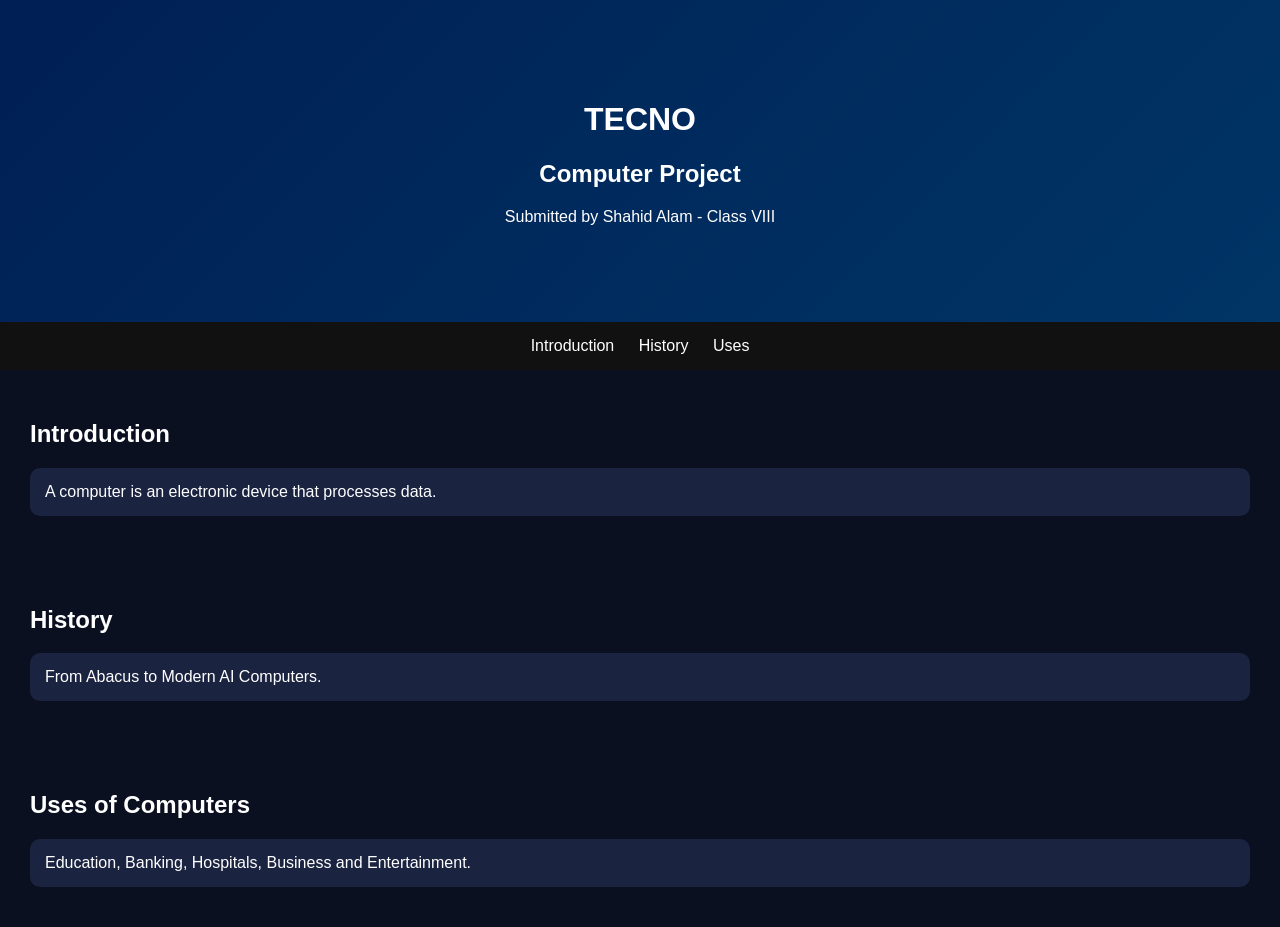
==== index.html @ a39b5e0b "Update and rename Index.html to index.html" ====
<!DOCTYPE html>
<html lang="en">
<head>
<meta charset="UTF-8">
<meta name="viewport" content="width=device-width, initial-scale=1.0">
<title>TECNO - Computer Project</title>
<style>
body{font-family:Arial,sans-serif;background:#0b1020;color:white;margin:0}
header{padding:80px 20px;text-align:center;background:linear-gradient(135deg,#001f54,#003566)}
nav{padding:15px;text-align:center;background:#111}
nav a{color:white;margin:10px;text-decoration:none}
section{padding:30px}
.card{background:#1a2340;padding:15px;border-radius:10px;margin:10px 0}
</style>
</head>
<body>
<header>
<h1>TECNO</h1>
<h2>Computer Project</h2>
<p>Submitted by Shahid Alam - Class VIII</p>
</header>
<nav>
<a href="#intro">Introduction</a>
<a href="#history">History</a>
<a href="#uses">Uses</a>
</nav>
<section id="intro">
<h2>Introduction</h2>
<div class="card">A computer is an electronic device that processes data.</div>
</section>
<section id="history">
<h2>History</h2>
<div class="card">From Abacus to Modern AI Computers.</div>
</section>
<section id="uses">
<h2>Uses of Computers</h2>
<div class="card">Education, Banking, Hospitals, Business and Entertainment.</div>
</section>
</body>
</html>
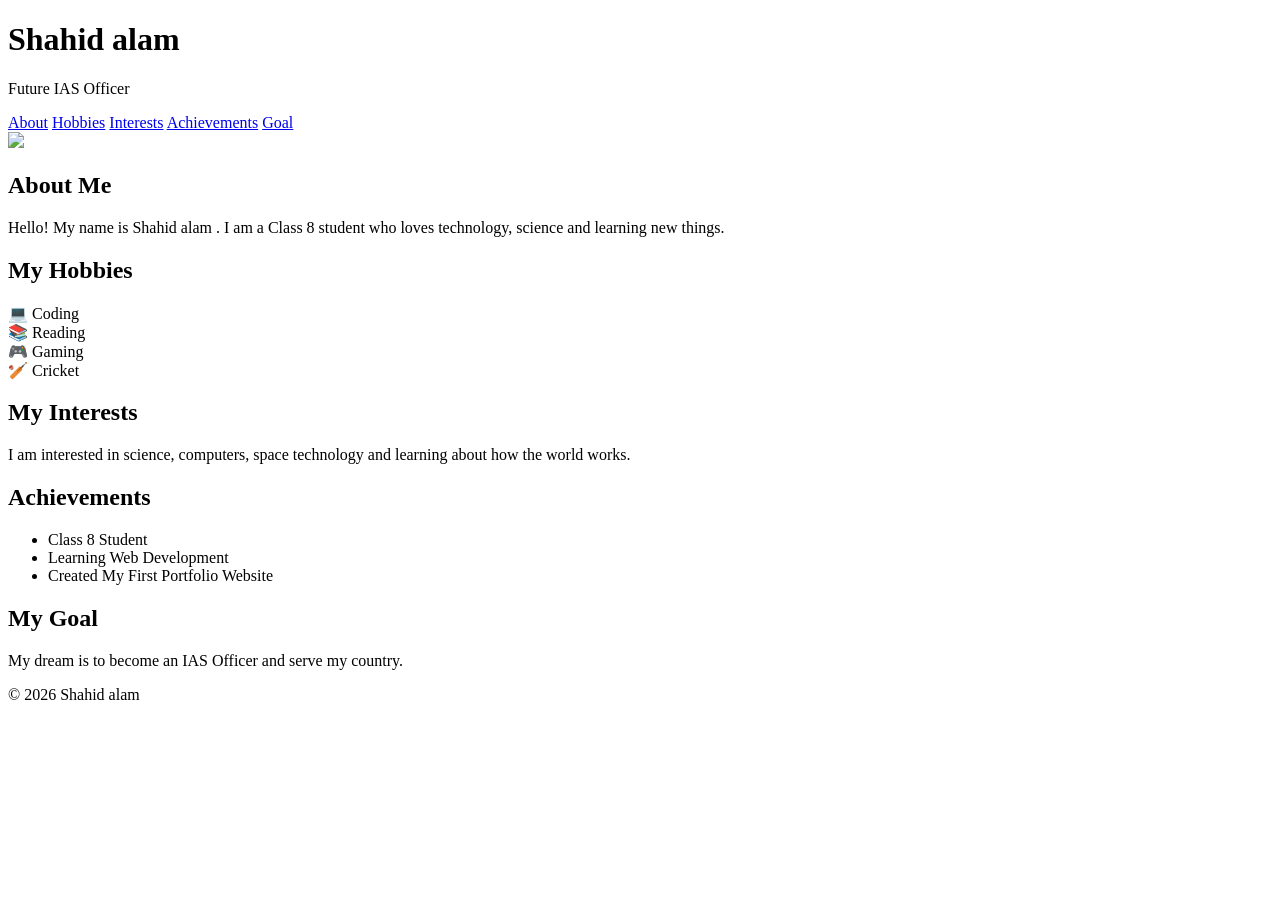
==== commit 42a5a899: "Add files via upload" ====
--- a/index.html
+++ b/index.html
@@ -3,38 +3,86 @@
 <head>
 <meta charset="UTF-8">
 <meta name="viewport" content="width=device-width, initial-scale=1.0">
-<title>TECNO - Computer Project</title>
-<style>
-body{font-family:Arial,sans-serif;background:#0b1020;color:white;margin:0}
-header{padding:80px 20px;text-align:center;background:linear-gradient(135deg,#001f54,#003566)}
-nav{padding:15px;text-align:center;background:#111}
-nav a{color:white;margin:10px;text-decoration:none}
-section{padding:30px}
-.card{background:#1a2340;padding:15px;border-radius:10px;margin:10px 0}
-</style>
+<title>Divyanshu Prakash Portfolio</title>
+
+<link rel="stylesheet" href="style.css">
+
 </head>
+
 <body>
+
 <header>
-<h1>TECNO</h1>
-<h2>Computer Project</h2>
-<p>Submitted by Shahid Alam - Class VIII</p>
+<h1>Shahid alam</h1>
+<p>Future IAS Officer</p>
 </header>
+
 <nav>
-<a href="#intro">Introduction</a>
-<a href="#history">History</a>
-<a href="#uses">Uses</a>
+<a href="#about">About</a>
+<a href="#hobbies">Hobbies</a>
+<a href="#interests">Interests</a>
+<a href="#achievements">Achievements</a>
+<a href="#goal">Goal</a>
 </nav>
-<section id="intro">
-<h2>Introduction</h2>
-<div class="card">A computer is an electronic device that processes data.</div>
+
+<section id="about">
+
+<img src="profile.jpg" class="profile">
+
+<h2>About Me</h2>
+
+<p>Hello! My name is Shahid alam .  
+I am a Class 8 student who loves technology, science and learning new things.</p>
+
 </section>
-<section id="history">
-<h2>History</h2>
-<div class="card">From Abacus to Modern AI Computers.</div>
+
+<section id="hobbies">
+
+<h2>My Hobbies</h2>
+
+<div class="cards">
+
+<div class="card">💻 Coding</div>
+<div class="card">📚 Reading</div>
+<div class="card">🎮 Gaming</div>
+<div class="card">🏏 Cricket</div>
+
+</div>
+
 </section>
-<section id="uses">
-<h2>Uses of Computers</h2>
-<div class="card">Education, Banking, Hospitals, Business and Entertainment.</div>
+
+<section id="interests">
+
+<h2>My Interests</h2>
+
+<p>I am interested in science, computers, space technology and learning about how the world works.</p>
+
 </section>
+
+<section id="achievements">
+
+<h2>Achievements</h2>
+
+<ul>
+<li>Class 8 Student</li>
+<li>Learning Web Development</li>
+<li>Created My First Portfolio Website</li>
+</ul>
+
+</section>
+
+<section id="goal">
+
+<h2>My Goal</h2>
+
+<p>My dream is to become an IAS Officer and serve my country.</p>
+
+</section>
+
+<footer>
+
+<p>© 2026 Shahid alam</p>
+
+</footer>
+
 </body>
-</html>
+</html>
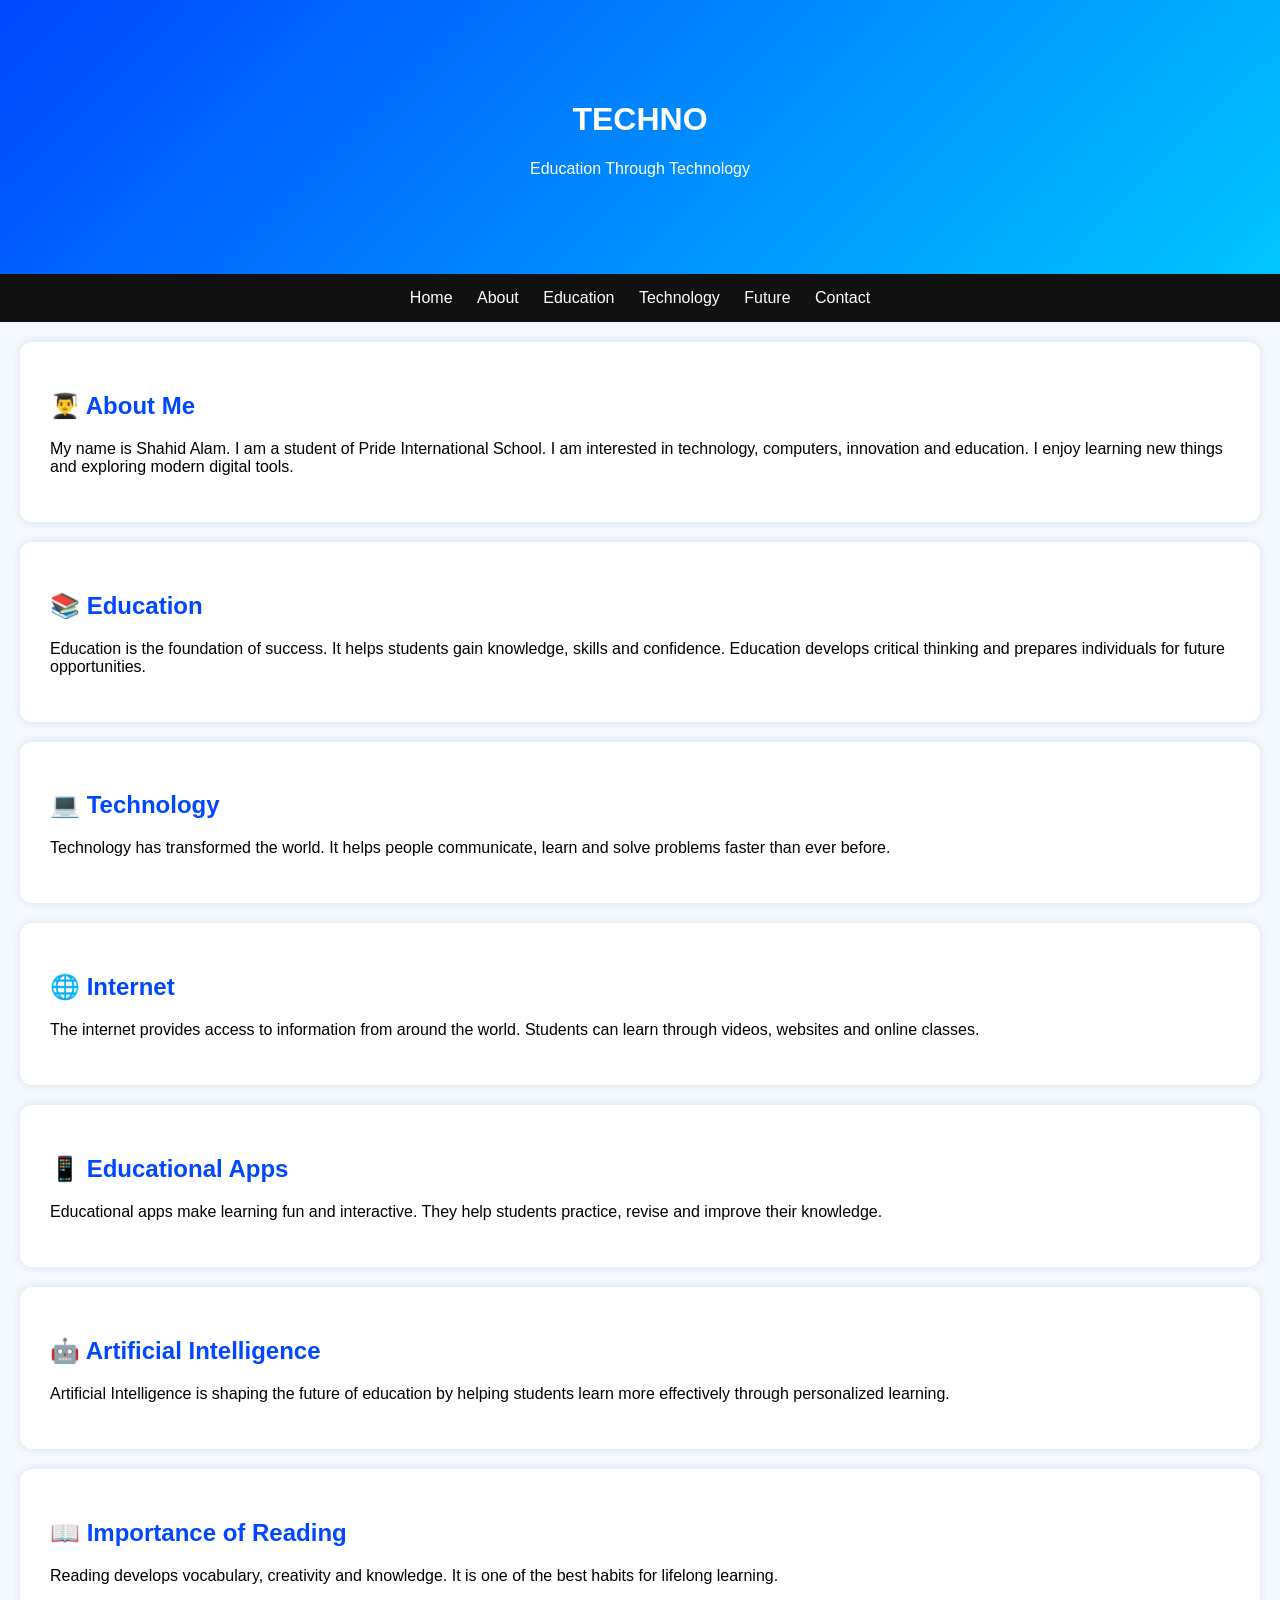
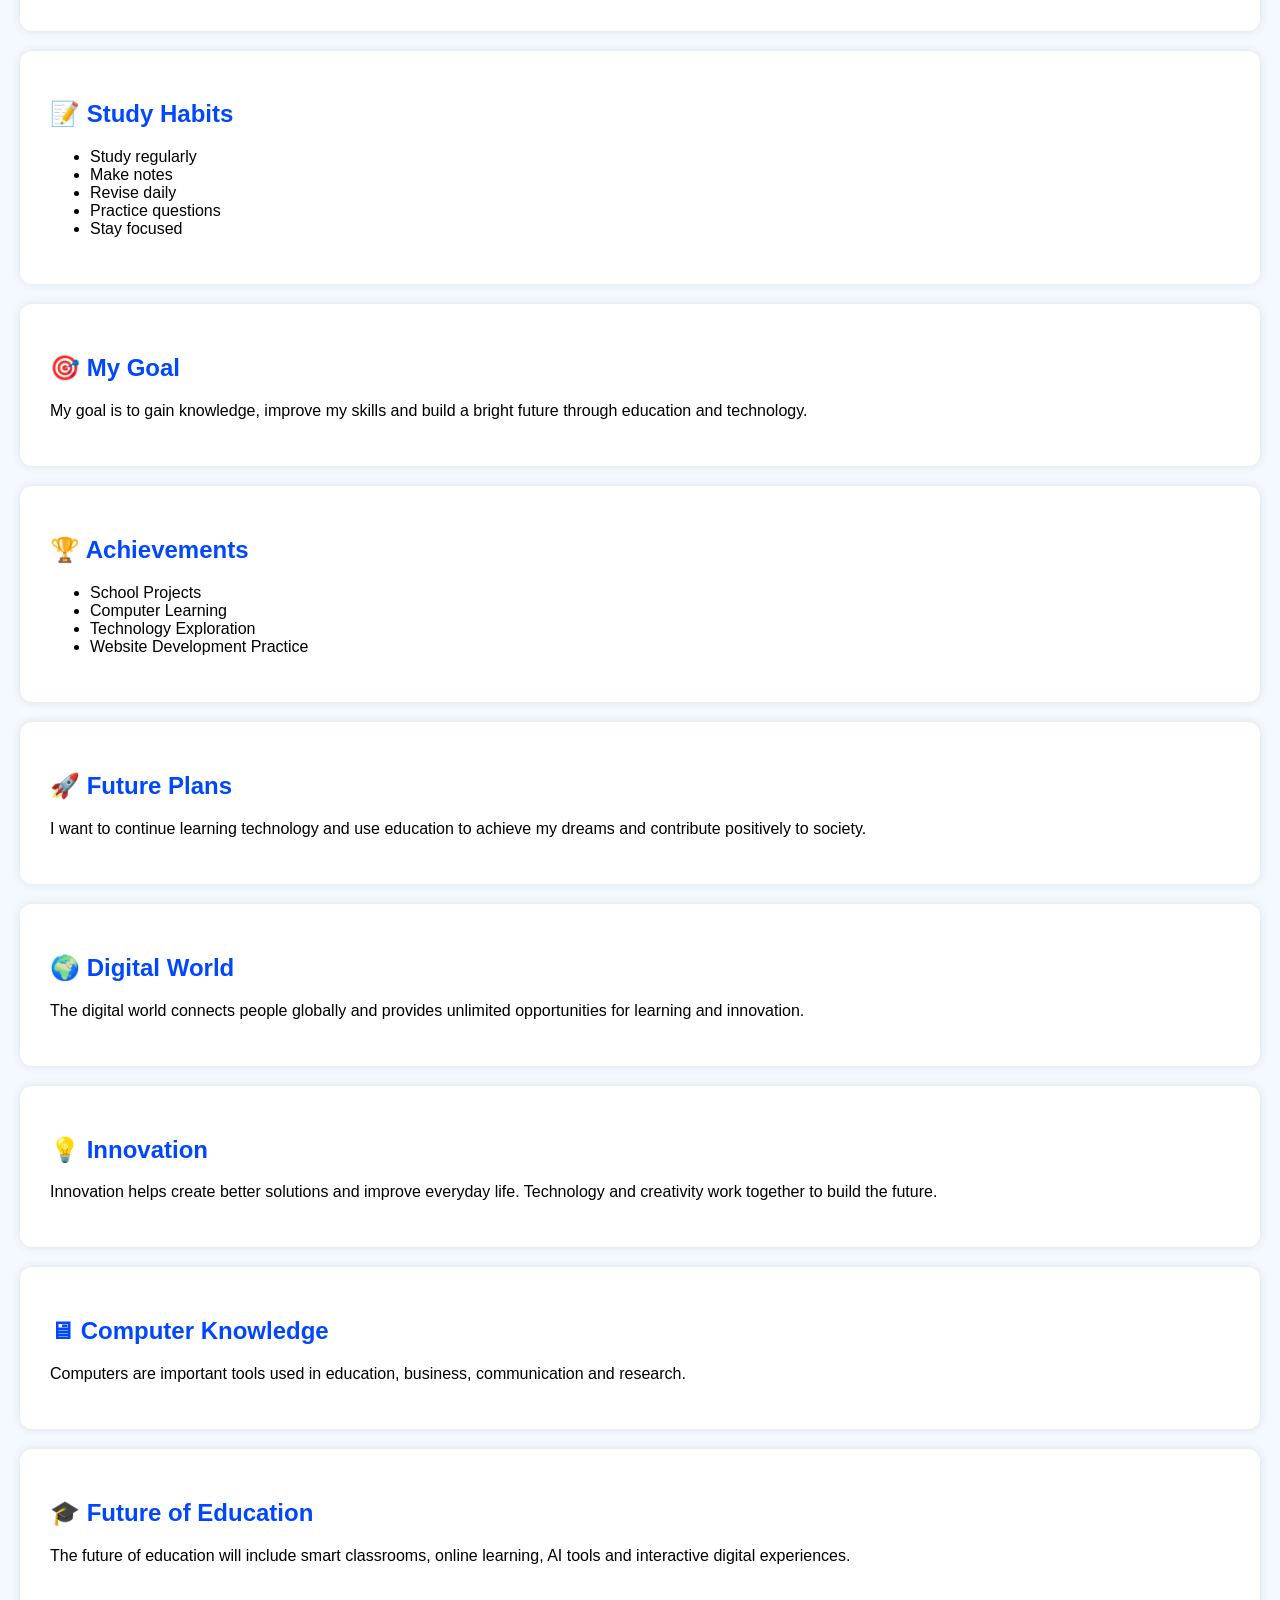
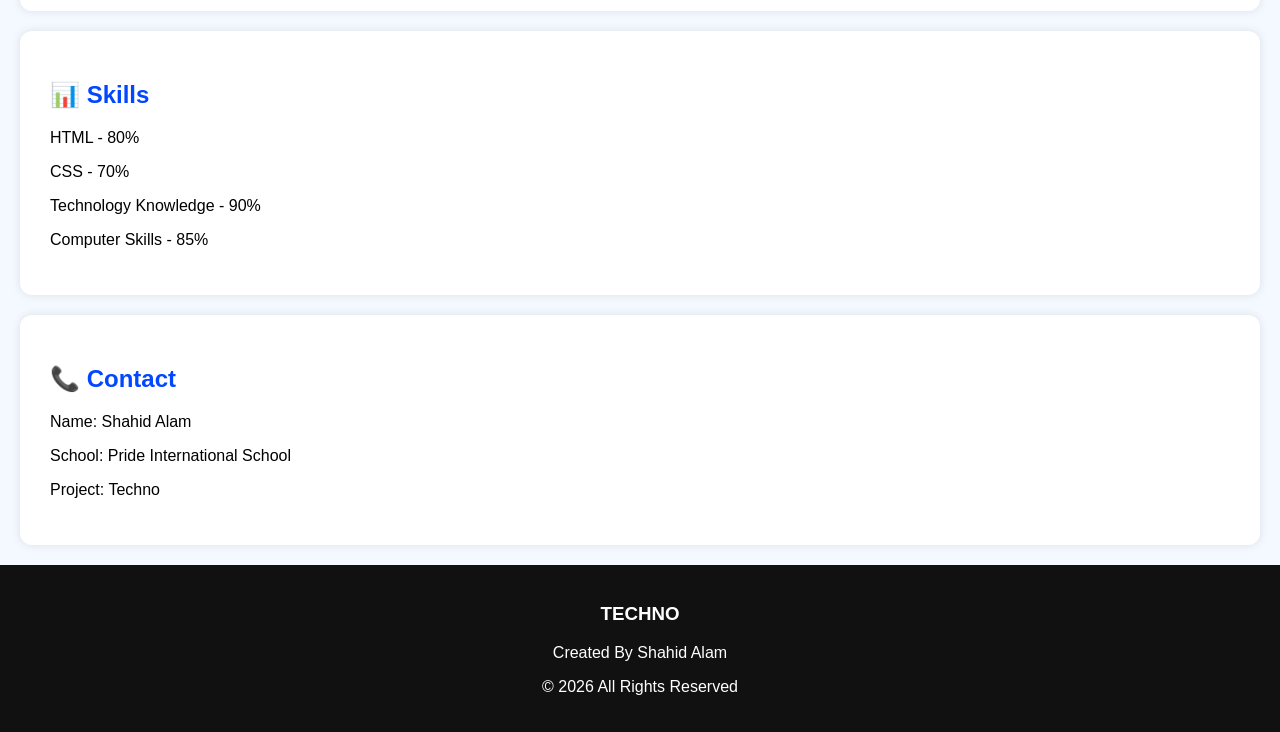
==== commit 30ee92d2: "Add files via upload" ====
--- a/index.html
+++ b/index.html
@@ -1,88 +1,219 @@
-<!DOCTYPE html>
-<html lang="en">
-<head>
-<meta charset="UTF-8">
-<meta name="viewport" content="width=device-width, initial-scale=1.0">
-<title>Divyanshu Prakash Portfolio</title>
-
-<link rel="stylesheet" href="style.css">
-
-</head>
-
-<body>
-
-<header>
-<h1>Shahid alam</h1>
-<p>Future IAS Officer</p>
-</header>
-
-<nav>
-<a href="#about">About</a>
-<a href="#hobbies">Hobbies</a>
-<a href="#interests">Interests</a>
-<a href="#achievements">Achievements</a>
-<a href="#goal">Goal</a>
-</nav>
-
-<section id="about">
-
-<img src="profile.jpg" class="profile">
-
-<h2>About Me</h2>
-
-<p>Hello! My name is Shahid alam .  
-I am a Class 8 student who loves technology, science and learning new things.</p>
-
-</section>
-
-<section id="hobbies">
-
-<h2>My Hobbies</h2>
-
-<div class="cards">
-
-<div class="card">💻 Coding</div>
-<div class="card">📚 Reading</div>
-<div class="card">🎮 Gaming</div>
-<div class="card">🏏 Cricket</div>
-
-</div>
-
-</section>
-
-<section id="interests">
-
-<h2>My Interests</h2>
-
-<p>I am interested in science, computers, space technology and learning about how the world works.</p>
-
-</section>
-
-<section id="achievements">
-
-<h2>Achievements</h2>
-
-<ul>
-<li>Class 8 Student</li>
-<li>Learning Web Development</li>
-<li>Created My First Portfolio Website</li>
-</ul>
-
-</section>
-
-<section id="goal">
-
-<h2>My Goal</h2>
-
-<p>My dream is to become an IAS Officer and serve my country.</p>
-
-</section>
-
-<footer>
-
-<p>© 2026 Shahid alam</p>
-
-</footer>
-
-</body>
+<!DOCTYPE html>
+<html lang="en">
+<head>
+<meta charset="UTF-8">
+<meta name="viewport" content="width=device-width, initial-scale=1.0">
+<title>Techno - Education & Technology</title>
+
+<style>
+body{
+margin:0;
+font-family:Arial,sans-serif;
+background:#f4f8ff;
+}
+
+header{
+background:linear-gradient(135deg,#0047ff,#00c6ff);
+color:white;
+text-align:center;
+padding:80px 20px;
+}
+
+nav{
+background:#111;
+padding:15px;
+text-align:center;
+}
+
+nav a{
+color:white;
+text-decoration:none;
+margin:10px;
+}
+
+section{
+padding:30px;
+margin:20px;
+background:white;
+border-radius:12px;
+box-shadow:0 0 10px rgba(0,0,0,.1);
+}
+
+h2{
+color:#0047ff;
+}
+
+footer{
+background:#111;
+color:white;
+text-align:center;
+padding:20px;
+}
+</style>
+</head>
+<body>
+
+<header>
+<h1>TECHNO</h1>
+<p>Education Through Technology</p>
+</header>
+
+<nav>
+<a href="#">Home</a>
+<a href="#">About</a>
+<a href="#">Education</a>
+<a href="#">Technology</a>
+<a href="#">Future</a>
+<a href="#">Contact</a>
+</nav>
+
+<section>
+<h2>👨‍🎓 About Me</h2>
+<p>
+My name is Shahid Alam. I am a student of Pride International School.
+I am interested in technology, computers, innovation and education.
+I enjoy learning new things and exploring modern digital tools.
+</p>
+</section>
+
+<section>
+<h2>📚 Education</h2>
+<p>
+Education is the foundation of success. It helps students gain
+knowledge, skills and confidence. Education develops critical thinking
+and prepares individuals for future opportunities.
+</p>
+</section>
+
+<section>
+<h2>💻 Technology</h2>
+<p>
+Technology has transformed the world. It helps people communicate,
+learn and solve problems faster than ever before.
+</p>
+</section>
+
+<section>
+<h2>🌐 Internet</h2>
+<p>
+The internet provides access to information from around the world.
+Students can learn through videos, websites and online classes.
+</p>
+</section>
+
+<section>
+<h2>📱 Educational Apps</h2>
+<p>
+Educational apps make learning fun and interactive. They help students
+practice, revise and improve their knowledge.
+</p>
+</section>
+
+<section>
+<h2>🤖 Artificial Intelligence</h2>
+<p>
+Artificial Intelligence is shaping the future of education by helping
+students learn more effectively through personalized learning.
+</p>
+</section>
+
+<section>
+<h2>📖 Importance of Reading</h2>
+<p>
+Reading develops vocabulary, creativity and knowledge. It is one of
+the best habits for lifelong learning.
+</p>
+</section>
+
+<section>
+<h2>📝 Study Habits</h2>
+<ul>
+<li>Study regularly</li>
+<li>Make notes</li>
+<li>Revise daily</li>
+<li>Practice questions</li>
+<li>Stay focused</li>
+</ul>
+</section>
+
+<section>
+<h2>🎯 My Goal</h2>
+<p>
+My goal is to gain knowledge, improve my skills and build a bright
+future through education and technology.
+</p>
+</section>
+
+<section>
+<h2>🏆 Achievements</h2>
+<ul>
+<li>School Projects</li>
+<li>Computer Learning</li>
+<li>Technology Exploration</li>
+<li>Website Development Practice</li>
+</ul>
+</section>
+
+<section>
+<h2>🚀 Future Plans</h2>
+<p>
+I want to continue learning technology and use education to achieve
+my dreams and contribute positively to society.
+</p>
+</section>
+
+<section>
+<h2>🌍 Digital World</h2>
+<p>
+The digital world connects people globally and provides unlimited
+opportunities for learning and innovation.
+</p>
+</section>
+
+<section>
+<h2>💡 Innovation</h2>
+<p>
+Innovation helps create better solutions and improve everyday life.
+Technology and creativity work together to build the future.
+</p>
+</section>
+
+<section>
+<h2>🖥 Computer Knowledge</h2>
+<p>
+Computers are important tools used in education, business,
+communication and research.
+</p>
+</section>
+
+<section>
+<h2>🎓 Future of Education</h2>
+<p>
+The future of education will include smart classrooms, online learning,
+AI tools and interactive digital experiences.
+</p>
+</section>
+
+<section>
+<h2>📊 Skills</h2>
+<p>HTML - 80%</p>
+<p>CSS - 70%</p>
+<p>Technology Knowledge - 90%</p>
+<p>Computer Skills - 85%</p>
+</section>
+
+<section>
+<h2>📞 Contact</h2>
+<p>Name: Shahid Alam</p>
+<p>School: Pride International School</p>
+<p>Project: Techno</p>
+</section>
+
+<footer>
+<h3>TECHNO</h3>
+<p>Created By Shahid Alam</p>
+<p>© 2026 All Rights Reserved</p>
+</footer>
+
+</body>
 </html>
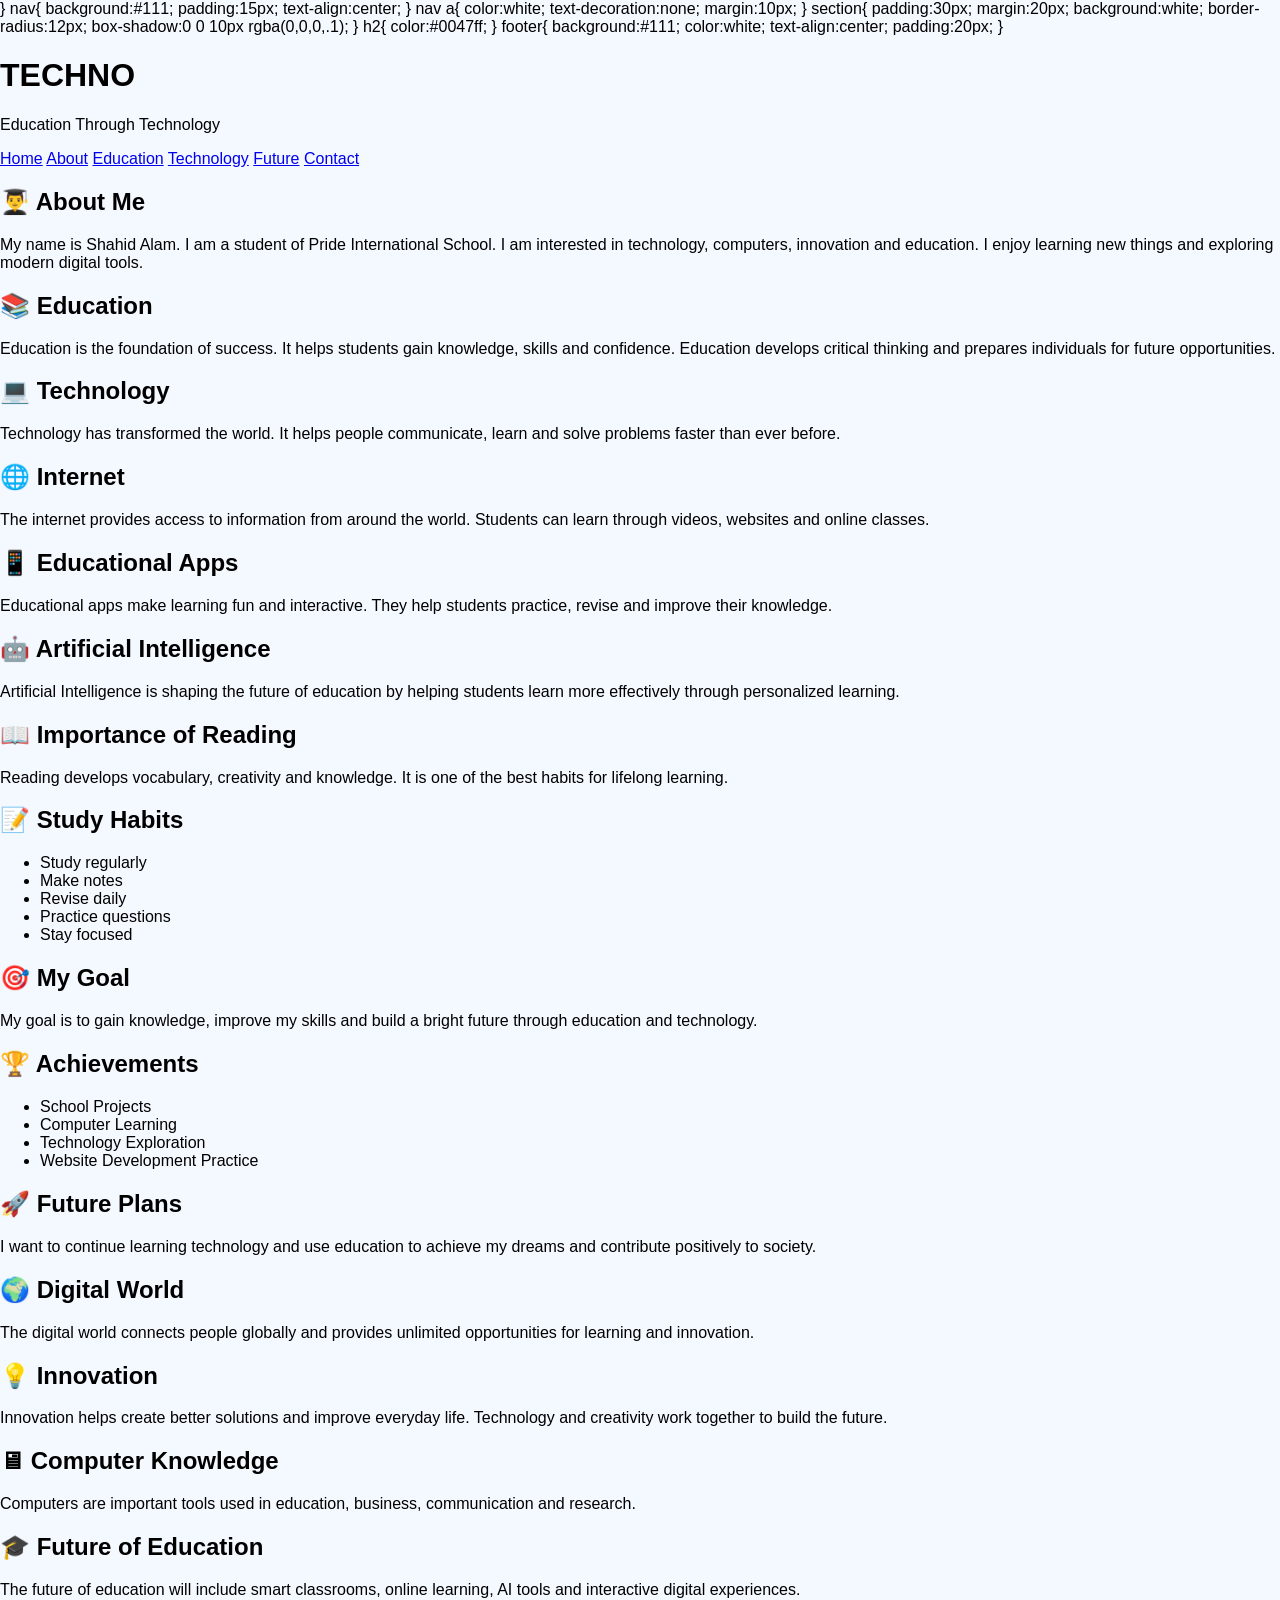
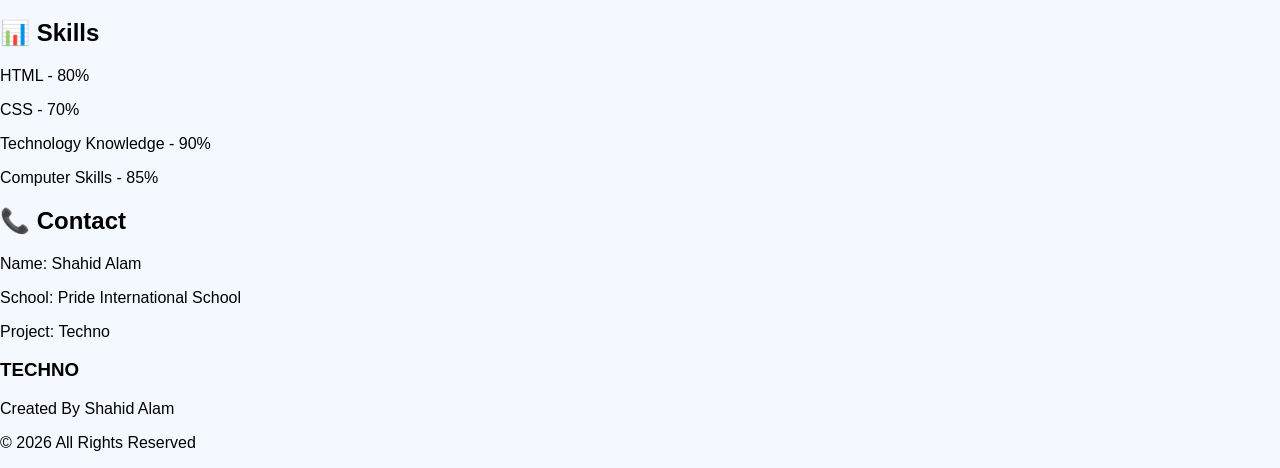
==== commit 9d4611a6: "Add files via upload" ====
--- a/index.html
+++ b/index.html
@@ -10,13 +10,15 @@
 margin:0;
 font-family:Arial,sans-serif;
 background:#f4f8ff;
-}
-
-header{
-background:linear-gradient(135deg,#0047ff,#00c6ff);
-color:white;
-text-align:center;
-padding:80px 20px;
+<style>
+body{
+    background-image: url('rocket.jpg');
+    background-size: cover;
+    background-position: center;
+    background-repeat: no-repeat;
+    background-attachment: fixed;
+}
+</style>
 }
 
 nav{
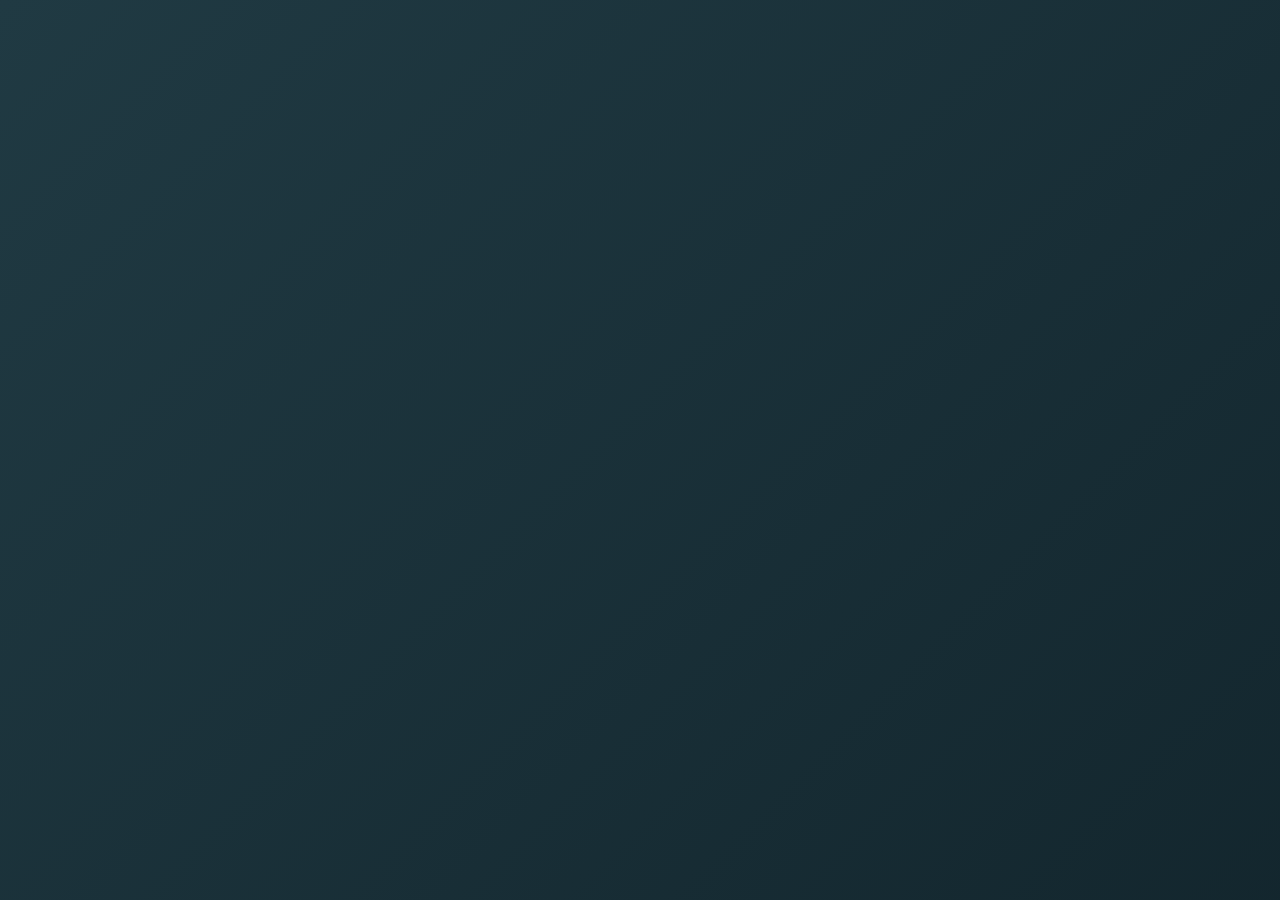
==== commit db6c4a2a: "Add files via upload" ====
--- a/index.html
+++ b/index.html
@@ -1,221 +1,117 @@
 <!DOCTYPE html>
 <html lang="en">
 <head>
-<meta charset="UTF-8">
-<meta name="viewport" content="width=device-width, initial-scale=1.0">
-<title>Techno - Education & Technology</title>
+    <meta charset="UTF-8">
+    <meta name="viewport" content="width=device-width, initial-scale=1.0">
+    <title>Techno | Education Through Technology</title>
+    <style>
+        /* Modern Background & Base Styling */
+        * {
+            margin: 0;
+            padding: 0;
+            box-sizing: border-box;
+            font-family: 'Segoe UI', Tahoma, Geneva, Verdana, sans-serif;
+        }
 
-<style>
-body{
-margin:0;
-font-family:Arial,sans-serif;
-background:#f4f8ff;
-<style>
-body{
-    background-image: url('rocket.jpg');
-    background-size: cover;
-    background-position: center;
-    background-repeat: no-repeat;
-    background-attachment: fixed;
-}
-</style>
-}
+        body {
+            /* Moving Gradient Background */
+            background: linear-gradient(-45deg, #1e3c72, #2a5298, #0f2027, #203a43);
+            background-size: 400% 400%;
+            animation: gradientAnimation 15s ease infinite;
+            color: #fff;
+            line-height: 1.6;
+            min-height: 100vh;
+        }
 
-nav{
-background:#111;
-padding:15px;
-text-align:center;
-}
+        /* Background Animation Effect */
+        @keyframes gradientAnimation {
+            0% { background-position: 0% 50%; }
+            50% { background-position: 100% 50%; }
+            100% { background-position: 0% 50%; }
+        }
 
-nav a{
-color:white;
-text-decoration:none;
-margin:10px;
-}
+        header {
+            text-align: center;
+            padding: 50px 20px 30px 20px;
+        }
 
-section{
-padding:30px;
-margin:20px;
-background:white;
-border-radius:12px;
-box-shadow:0 0 10px rgba(0,0,0,.1);
-}
+        header h1 {
+            font-size: 3rem;
+            margin-bottom: 10px;
+            text-shadow: 2px 2px 4px rgba(0,0,0,0.3);
+        }
 
-h2{
-color:#0047ff;
-}
+        header p {
+            font-size: 1.3rem;
+            opacity: 0.9;
+            letter-spacing: 1px;
+        }
 
-footer{
-background:#111;
-color:white;
-text-align:center;
-padding:20px;
-}
-</style>
-</head>
-<body>
+        .container {
+            max-width: 900px;
+            margin: 20px auto;
+            padding: 0 20px 60px 20px;
+        }
 
-<header>
-<h1>TECHNO</h1>
-<p>Education Through Technology</p>
-</header>
+        /* Glassmorphism Effect for Sections */
+        section {
+            background: rgba(255, 255, 255, 0.1);
+            backdrop-filter: blur(10px);
+            -webkit-backdrop-filter: blur(10px);
+            border: 1px solid rgba(255, 255, 255, 0.15);
+            padding: 30px;
+            margin-bottom: 25px;
+            border-radius: 16px;
+            box-shadow: 0 8px 32px 0 rgba(0, 0, 0, 0.2);
+            transition: transform 0.3s ease, box-shadow 0.3s ease;
+        }
 
-<nav>
-<a href="#">Home</a>
-<a href="#">About</a>
-<a href="#">Education</a>
-<a href="#">Technology</a>
-<a href="#">Future</a>
-<a href="#">Contact</a>
-</nav>
+        /* Hover effect on cards */
+        section:hover {
+            transform: translateY(-5px);
+            box-shadow: 0 12px 40px 0 rgba(0, 0, 0, 0.3);
+            border: 1px solid rgba(255, 255, 255, 0.25);
+        }
 
-<section>
-<h2>👨‍🎓 About Me</h2>
-<p>
-My name is Shahid Alam. I am a student of Pride International School.
-I am interested in technology, computers, innovation and education.
-I enjoy learning new things and exploring modern digital tools.
-</p>
-</section>
+        h2 {
+            color: #00d2ff;
+            margin-bottom: 15px;
+            border-bottom: 1px solid rgba(255, 255, 255, 0.2);
+            padding-bottom: 8px;
+            font-size: 1.5rem;
+        }
 
-<section>
-<h2>📚 Education</h2>
-<p>
-Education is the foundation of success. It helps students gain
-knowledge, skills and confidence. Education develops critical thinking
-and prepares individuals for future opportunities.
-</p>
-</section>
+        p {
+            color: #e0e6ed;
+            font-size: 1.05rem;
+        }
 
-<section>
-<h2>💻 Technology</h2>
-<p>
-Technology has transformed the world. It helps people communicate,
-learn and solve problems faster than ever before.
-</p>
-</section>
+        ul {
+            list-style-type: none;
+        }
 
-<section>
-<h2>🌐 Internet</h2>
-<p>
-The internet provides access to information from around the world.
-Students can learn through videos, websites and online classes.
-</p>
-</section>
+        ul li {
+            margin-bottom: 12px;
+            position: relative;
+            padding-left: 30px;
+            color: #e0e6ed;
+        }
 
-<section>
-<h2>📱 Educational Apps</h2>
-<p>
-Educational apps make learning fun and interactive. They help students
-practice, revise and improve their knowledge.
-</p>
-</section>
+        ul li::before {
+            content: "✦";
+            position: absolute;
+            left: 5px;
+            color: #00d2ff;
+            font-weight: bold;
+        }
 
-<section>
-<h2>🤖 Artificial Intelligence</h2>
-<p>
-Artificial Intelligence is shaping the future of education by helping
-students learn more effectively through personalized learning.
-</p>
-</section>
+        .tech-list li::before { content: "💻"; }
+        .future-list li::before { content: "🚀"; }
 
-<section>
-<h2>📖 Importance of Reading</h2>
-<p>
-Reading develops vocabulary, creativity and knowledge. It is one of
-the best habits for lifelong learning.
-</p>
-</section>
+        /* Highlighted Student Info Card */
+        .student-info {
+            background: rgba(0, 210, 255, 0.1);
+            border-left: 5px solid #00d2ff;
+        }
 
-<section>
-<h2>📝 Study Habits</h2>
-<ul>
-<li>Study regularly</li>
-<li>Make notes</li>
-<li>Revise daily</li>
-<li>Practice questions</li>
-<li>Stay focused</li>
-</ul>
-</section>
-
-<section>
-<h2>🎯 My Goal</h2>
-<p>
-My goal is to gain knowledge, improve my skills and build a bright
-future through education and technology.
-</p>
-</section>
-
-<section>
-<h2>🏆 Achievements</h2>
-<ul>
-<li>School Projects</li>
-<li>Computer Learning</li>
-<li>Technology Exploration</li>
-<li>Website Development Practice</li>
-</ul>
-</section>
-
-<section>
-<h2>🚀 Future Plans</h2>
-<p>
-I want to continue learning technology and use education to achieve
-my dreams and contribute positively to society.
-</p>
-</section>
-
-<section>
-<h2>🌍 Digital World</h2>
-<p>
-The digital world connects people globally and provides unlimited
-opportunities for learning and innovation.
-</p>
-</section>
-
-<section>
-<h2>💡 Innovation</h2>
-<p>
-Innovation helps create better solutions and improve everyday life.
-Technology and creativity work together to build the future.
-</p>
-</section>
-
-<section>
-<h2>🖥 Computer Knowledge</h2>
-<p>
-Computers are important tools used in education, business,
-communication and research.
-</p>
-</section>
-
-<section>
-<h2>🎓 Future of Education</h2>
-<p>
-The future of education will include smart classrooms, online learning,
-AI tools and interactive digital experiences.
-</p>
-</section>
-
-<section>
-<h2>📊 Skills</h2>
-<p>HTML - 80%</p>
-<p>CSS - 70%</p>
-<p>Technology Knowledge - 90%</p>
-<p>Computer Skills - 85%</p>
-</section>
-
-<section>
-<h2>📞 Contact</h2>
-<p>Name: Shahid Alam</p>
-<p>School: Pride International School</p>
-<p>Project: Techno</p>
-</section>
-
-<footer>
-<h3>TECHNO</h3>
-<p>Created By Shahid Alam</p>
-<p>© 2026 All Rights Reserved</p>
-</footer>
-
-</body>
-</html>+        .student
